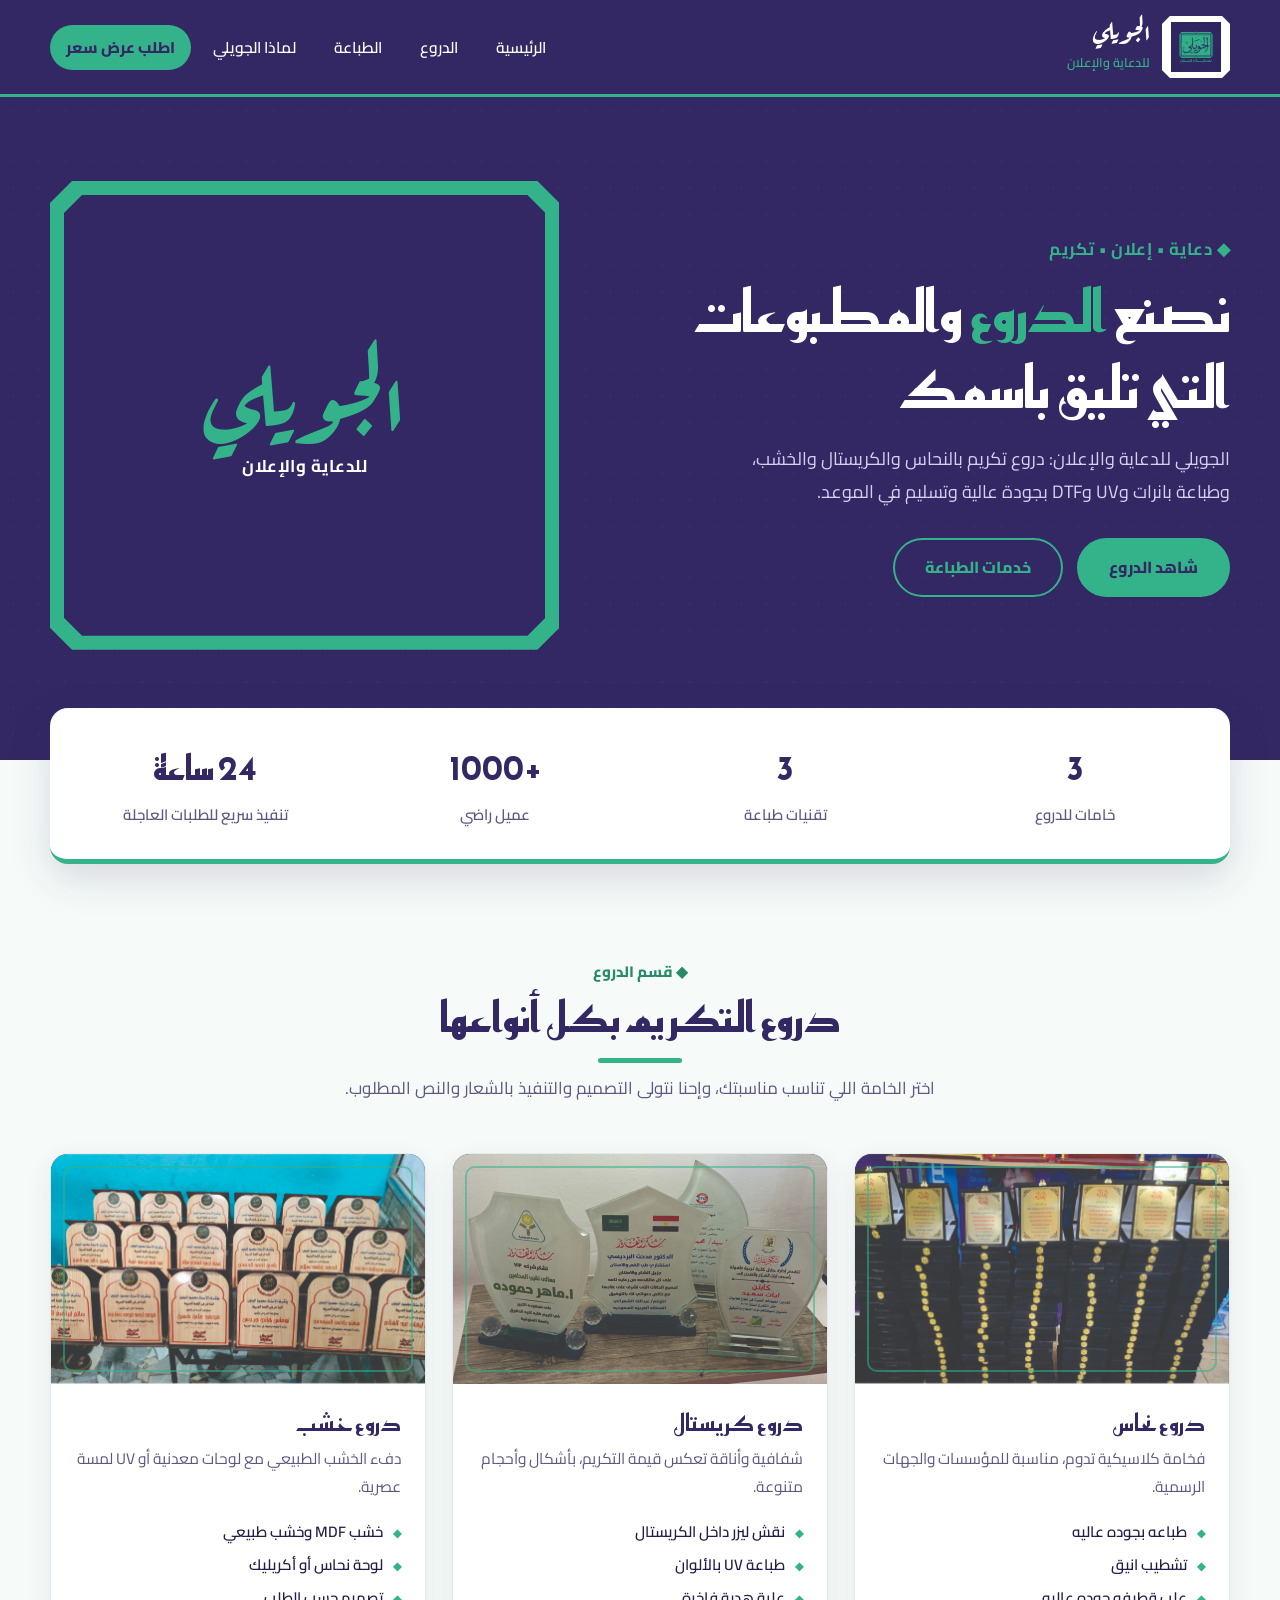
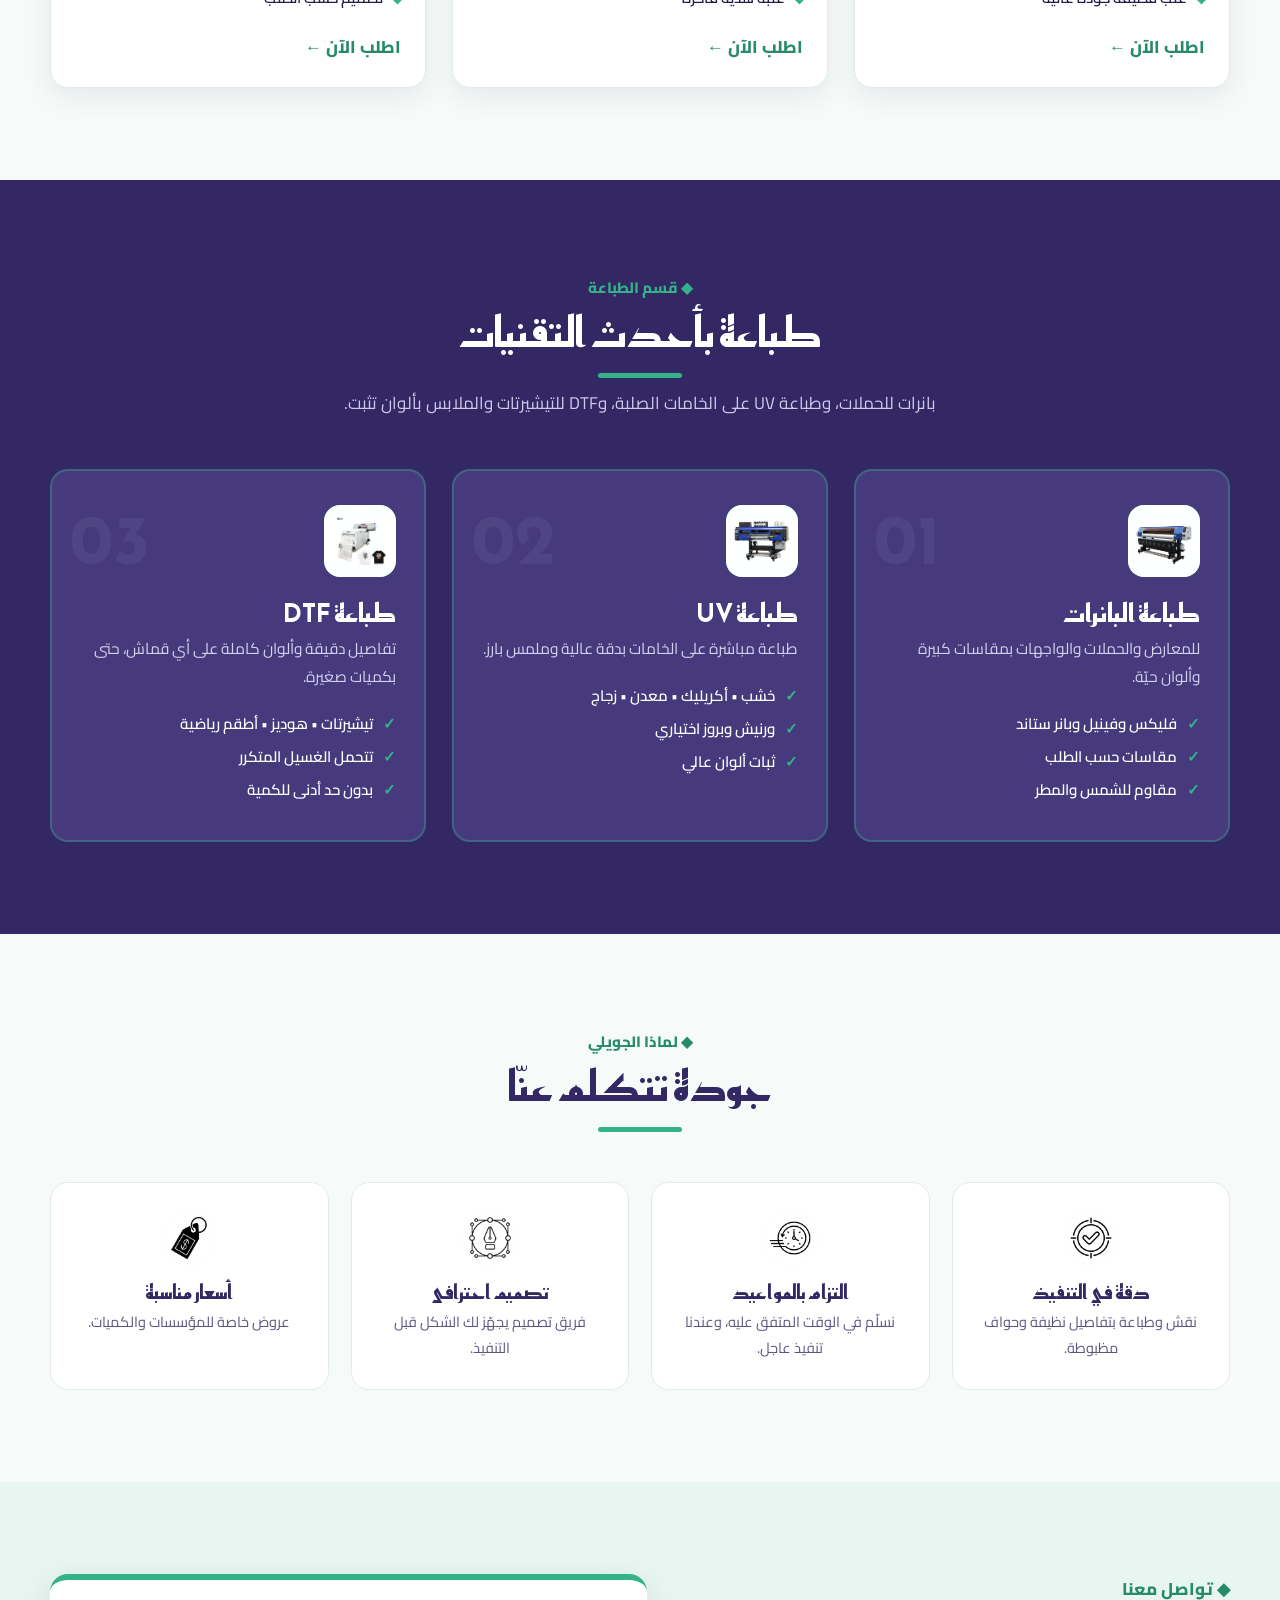
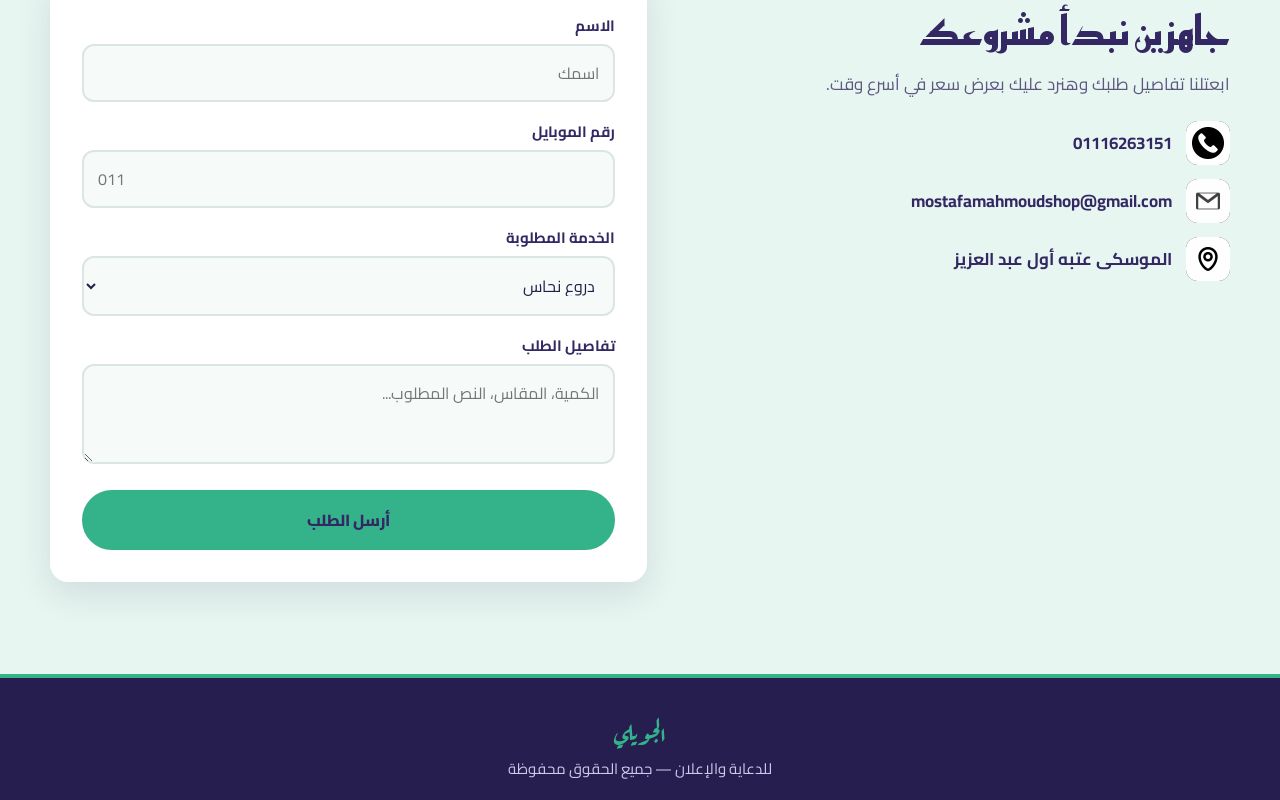
==== index.html @ 6add4ae3 "Add files via upload" ====
<!doctype html>
<html lang="ar" dir="rtl">
<head>
  <meta charset="utf-8">
  <meta name="viewport" content="width=device-width, initial-scale=1">
  <meta http-equiv="refresh" content="0; url=./aljowaily.html">
  <title>الجويلي للدعاية والإعلان</title>
</head>
<body>
  <p><a href="./aljowaily.html">افتح موقع الجويلي للدعاية والإعلان</a></p>
</body>
</html>
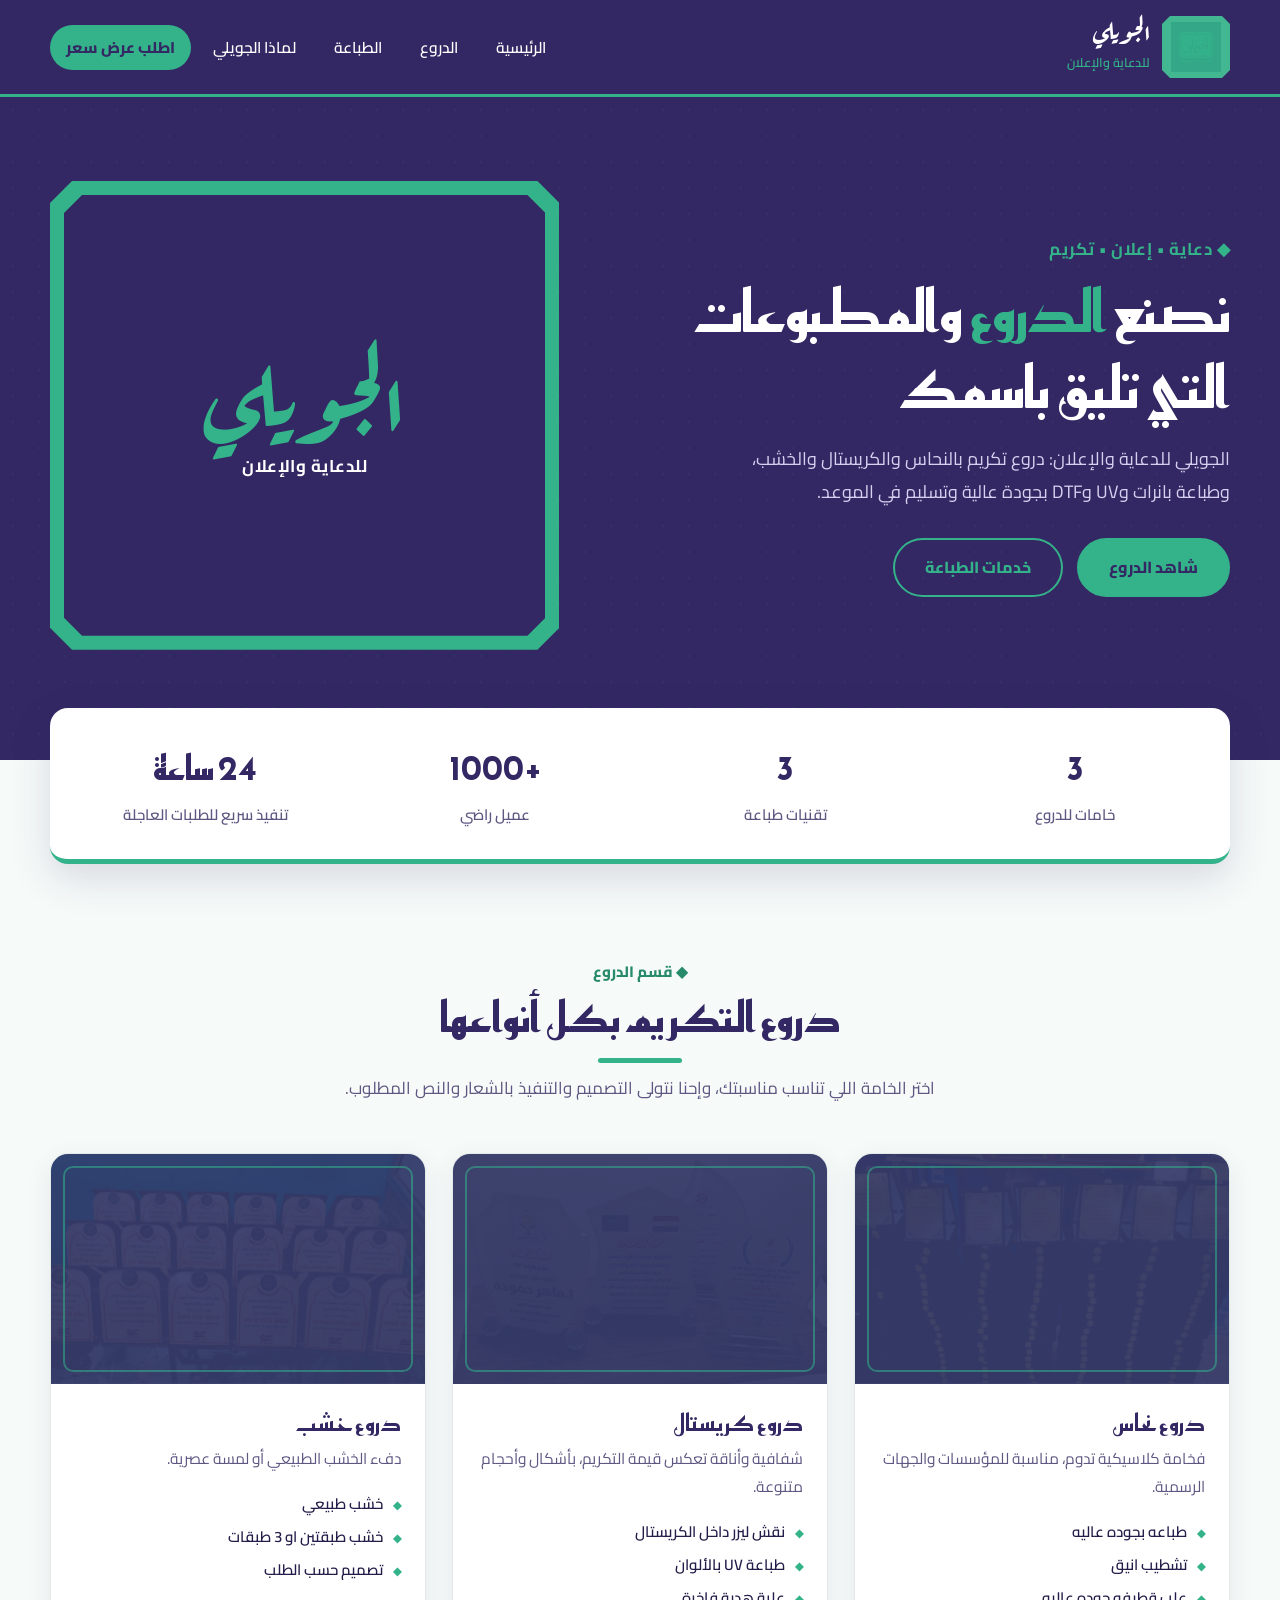
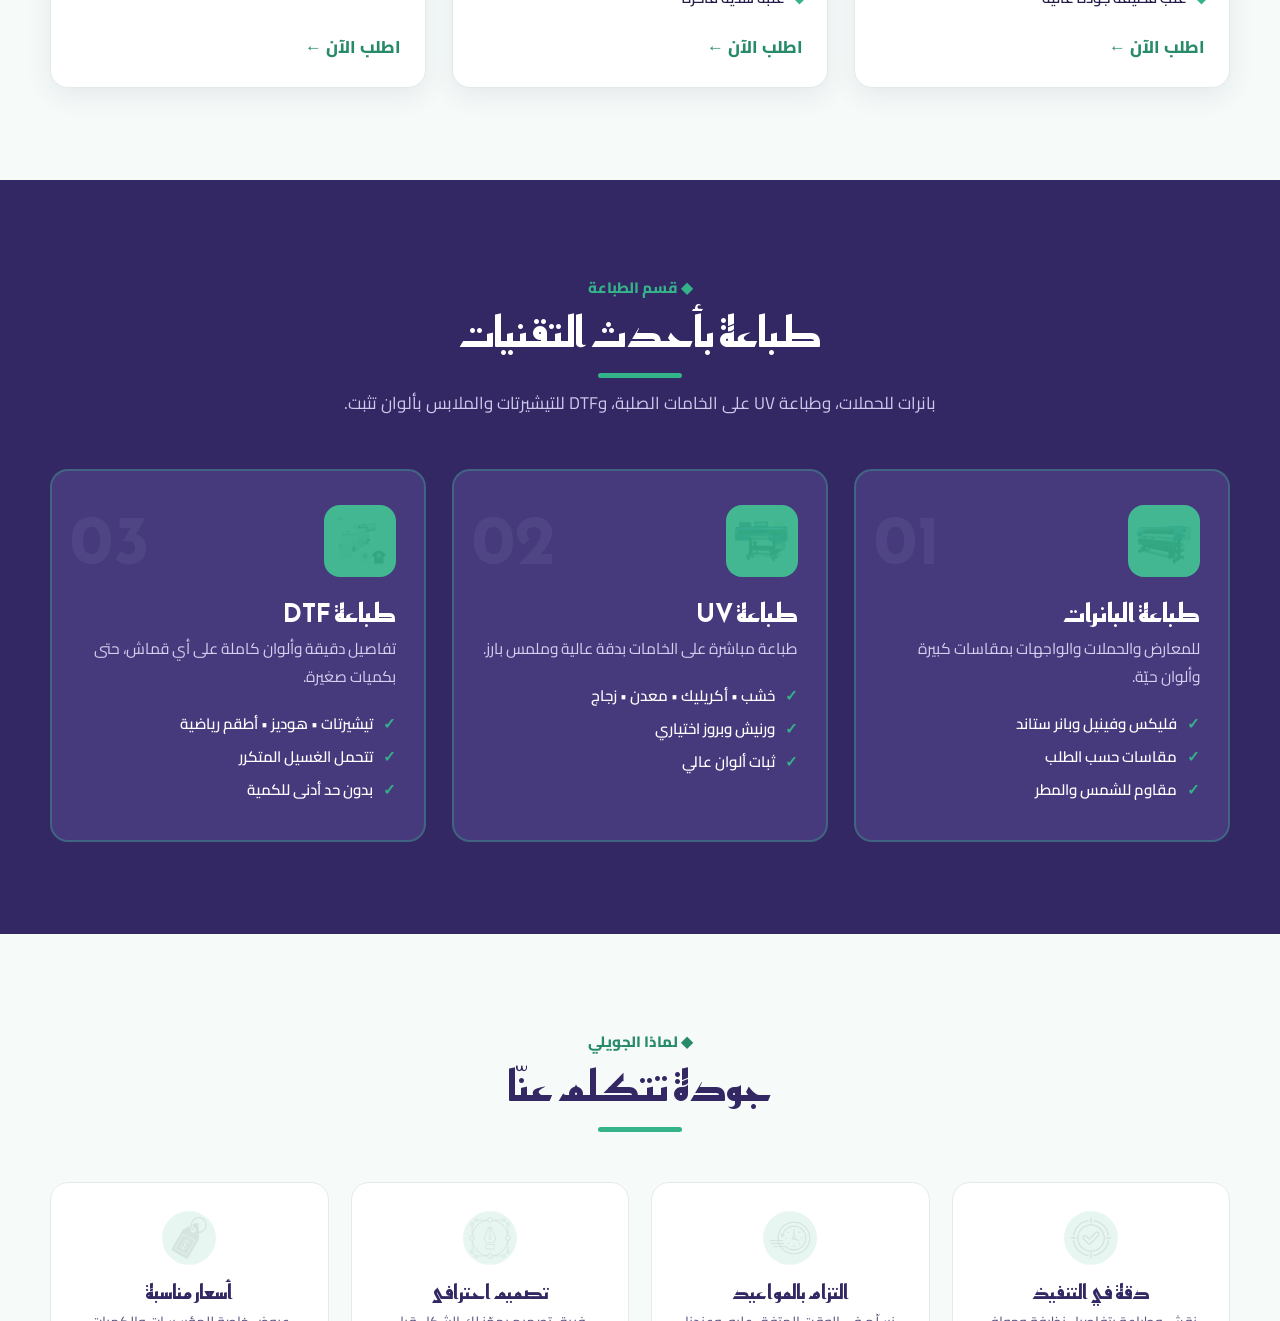
==== commit 977023c3: "amr khaled" ====
--- a/index.html
+++ b/index.html
@@ -1,12 +1,12 @@
-<!doctype html>
-<html lang="ar" dir="rtl">
-<head>
-  <meta charset="utf-8">
-  <meta name="viewport" content="width=device-width, initial-scale=1">
-  <meta http-equiv="refresh" content="0; url=./aljowaily.html">
-  <title>الجويلي للدعاية والإعلان</title>
-</head>
-<body>
-  <p><a href="./aljowaily.html">افتح موقع الجويلي للدعاية والإعلان</a></p>
-</body>
-</html>
+<!doctype html>
+<html lang="ar" dir="rtl">
+<head>
+  <meta charset="utf-8">
+  <meta name="viewport" content="width=device-width, initial-scale=1">
+  <meta http-equiv="refresh" content="0; url=./aljowaily.html">
+  <title>الجويلي للدعاية والإعلان</title>
+</head>
+<body>
+  <p><a href="./aljowaily.html">افتح موقع الجويلي للدعاية والإعلان</a></p>
+</body>
+</html>
